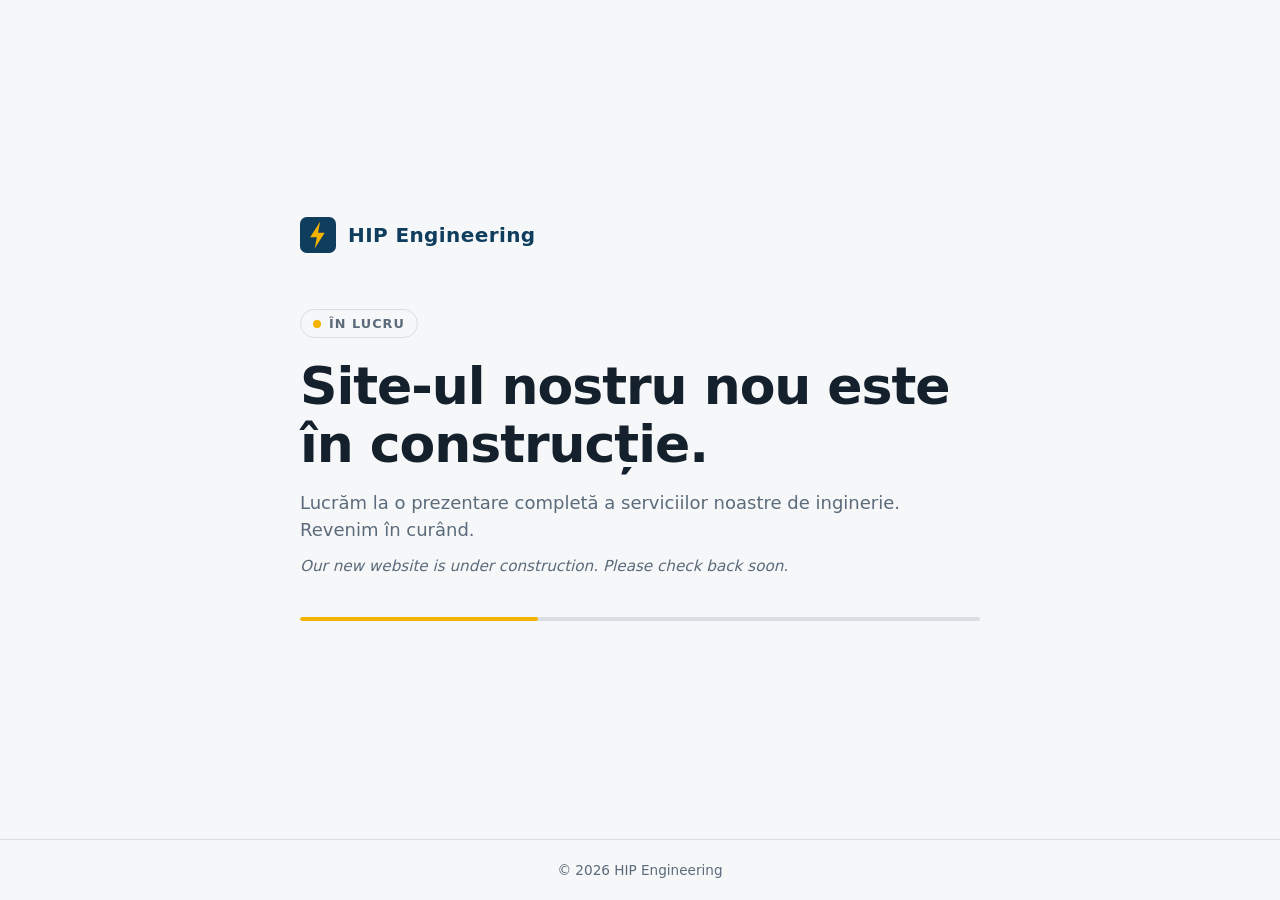
==== index.html @ fc11f0a1 "Add work-in-progress landing page Co-Authored-By: Claude Opus 5.5 <noreply@anthropic.com>" ====
<!doctype html>
<html lang="ro">
<head>
  <meta charset="utf-8">
  <meta name="viewport" content="width=device-width, initial-scale=1">
  <title>HIP Engineering</title>
  <meta name="description" content="HIP Engineering — site în lucru. Website under construction.">
  <meta name="robots" content="noindex">
  <link rel="icon" href="data:image/svg+xml,%3Csvg xmlns='http://www.w3.org/2000/svg' viewBox='0 0 32 32'%3E%3Crect width='32' height='32' rx='6' fill='%230f3d5e'/%3E%3Cpath d='M18 4 9 18h6l-2 10 9-14h-6z' fill='%23f5b301'/%3E%3C/svg%3E">
  <style>
    :root {
      --bg: #f6f7f9;
      --fg: #14202b;
      --muted: #5b6b7a;
      --accent: #f5b301;
      --brand: #0f3d5e;
      --line: #d9dee4;
    }
    @media (prefers-color-scheme: dark) {
      :root {
        --bg: #0d151c;
        --fg: #e8edf2;
        --muted: #8fa1b2;
        --brand: #7fb8e0;
        --line: #22303c;
      }
    }
    * { box-sizing: border-box; margin: 0; }
    html, body { height: 100%; }
    body {
      font-family: system-ui, -apple-system, "Segoe UI", Roboto, sans-serif;
      background: var(--bg);
      color: var(--fg);
      display: flex;
      flex-direction: column;
      line-height: 1.5;
    }
    main {
      flex: 1;
      display: flex;
      flex-direction: column;
      justify-content: center;
      max-width: 720px;
      width: 100%;
      margin: 0 auto;
      padding: 48px 20px;
    }
    .logo {
      display: flex;
      align-items: center;
      gap: 12px;
      font-weight: 700;
      font-size: 1.25rem;
      letter-spacing: 0.02em;
      color: var(--brand);
      margin-bottom: 56px;
    }
    .logo svg { width: 36px; height: 36px; flex: none; }
    .badge {
      display: inline-flex;
      align-items: center;
      gap: 8px;
      align-self: flex-start;
      font-size: 0.8rem;
      font-weight: 600;
      text-transform: uppercase;
      letter-spacing: 0.08em;
      color: var(--muted);
      border: 1px solid var(--line);
      border-radius: 999px;
      padding: 4px 12px;
      margin-bottom: 20px;
    }
    .badge::before {
      content: "";
      width: 8px; height: 8px;
      border-radius: 50%;
      background: var(--accent);
      animation: pulse 1.6s ease-in-out infinite;
    }
    @keyframes pulse { 50% { opacity: 0.3; } }
    @media (prefers-reduced-motion: reduce) { .badge::before { animation: none; } }
    h1 {
      font-size: clamp(2rem, 6vw, 3.25rem);
      line-height: 1.1;
      letter-spacing: -0.02em;
      margin-bottom: 16px;
    }
    .lead { font-size: 1.125rem; color: var(--muted); max-width: 56ch; }
    .en { margin-top: 12px; font-size: 0.95rem; color: var(--muted); font-style: italic; }
    .progress {
      margin-top: 40px;
      height: 4px;
      background: var(--line);
      border-radius: 2px;
      overflow: hidden;
    }
    .progress span {
      display: block;
      height: 100%;
      width: 35%;
      background: var(--accent);
      border-radius: 2px;
    }
    footer {
      border-top: 1px solid var(--line);
      padding: 20px;
      text-align: center;
      font-size: 0.85rem;
      color: var(--muted);
    }
  </style>
</head>
<body>
  <main>
    <div class="logo">
      <svg viewBox="0 0 32 32" aria-hidden="true"><rect width="32" height="32" rx="6" fill="#0f3d5e"/><path d="M18 4 9 18h6l-2 10 9-14h-6z" fill="#f5b301"/></svg>
      HIP Engineering
    </div>

    <span class="badge">În lucru</span>
    <h1>Site-ul nostru nou este în construcție.</h1>
    <p class="lead">Lucrăm la o prezentare completă a serviciilor noastre de inginerie. Revenim în curând.</p>
    <p class="en">Our new website is under construction. Please check back soon.</p>

    <div class="progress" role="presentation"><span></span></div>
  </main>

  <footer>
    &copy; <span id="year">2026</span> HIP Engineering
  </footer>

  <script>document.getElementById("year").textContent = new Date().getFullYear();</script>
</body>
</html>
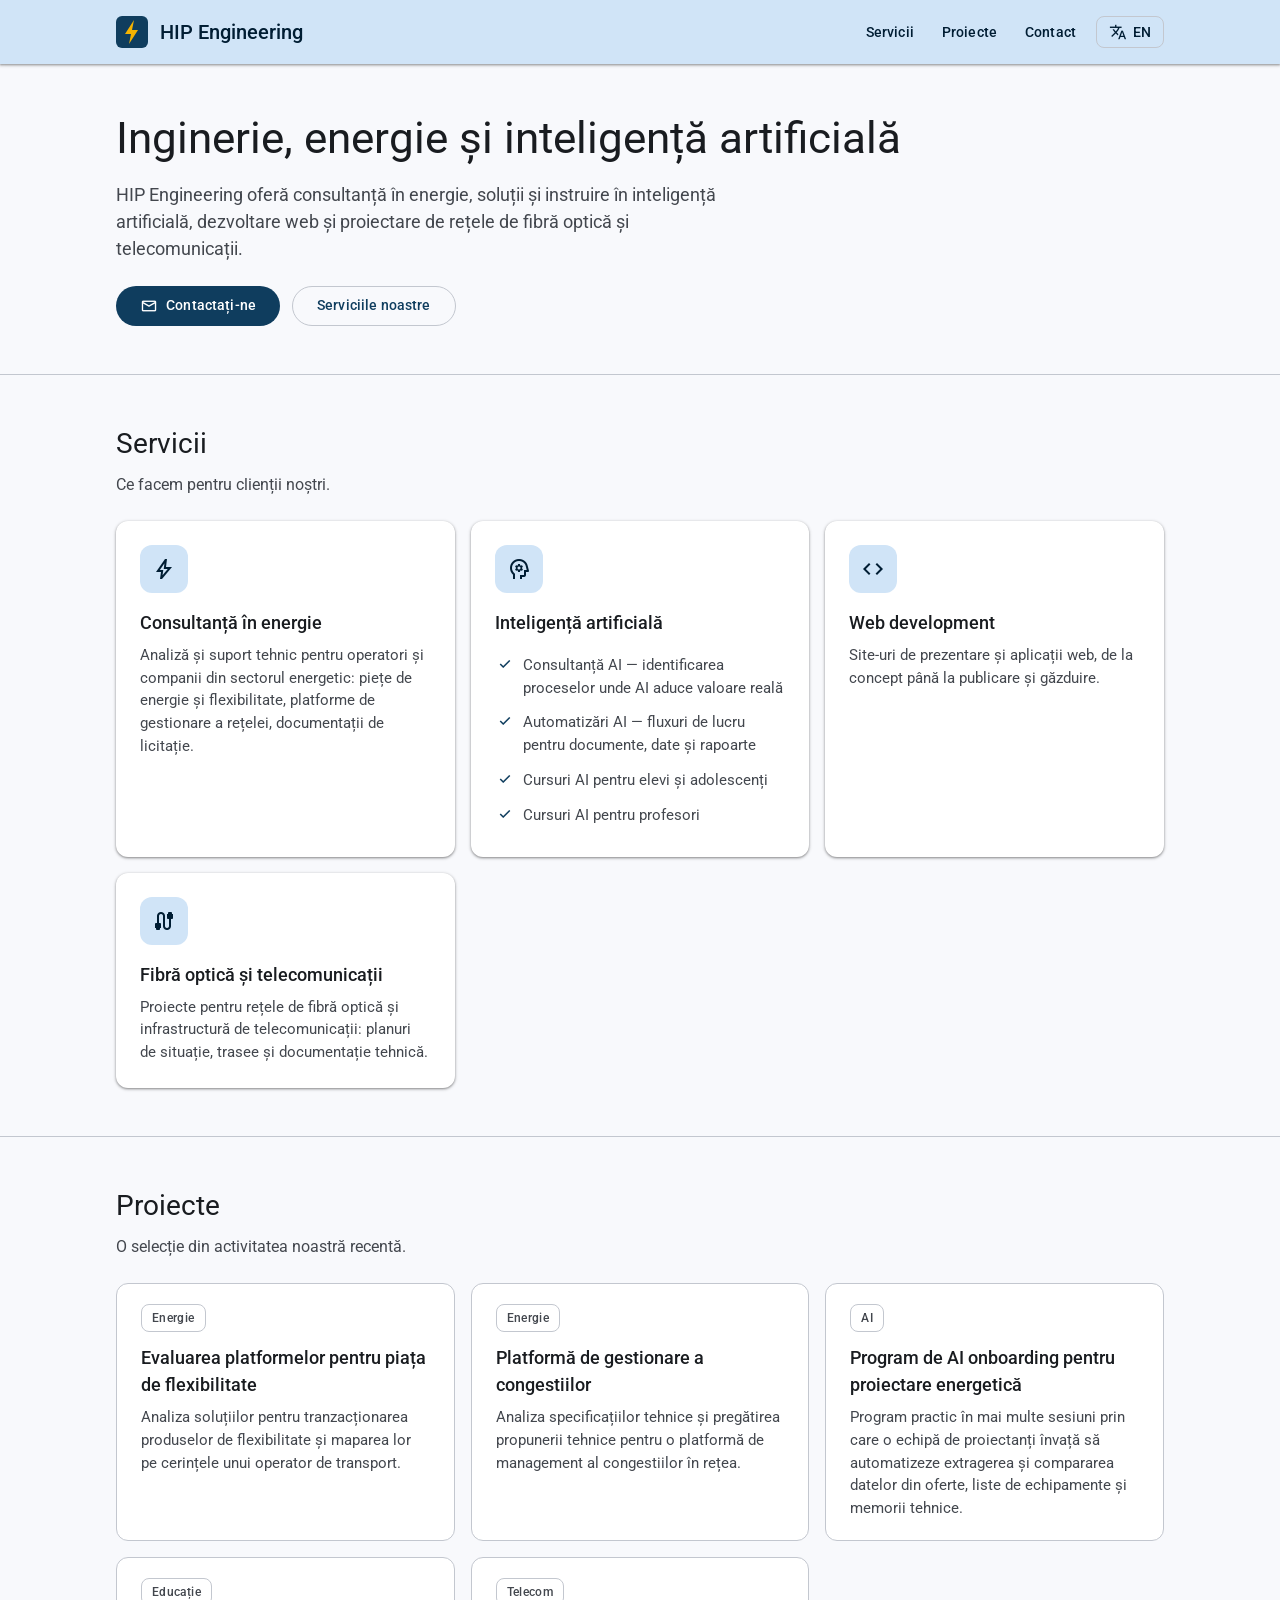
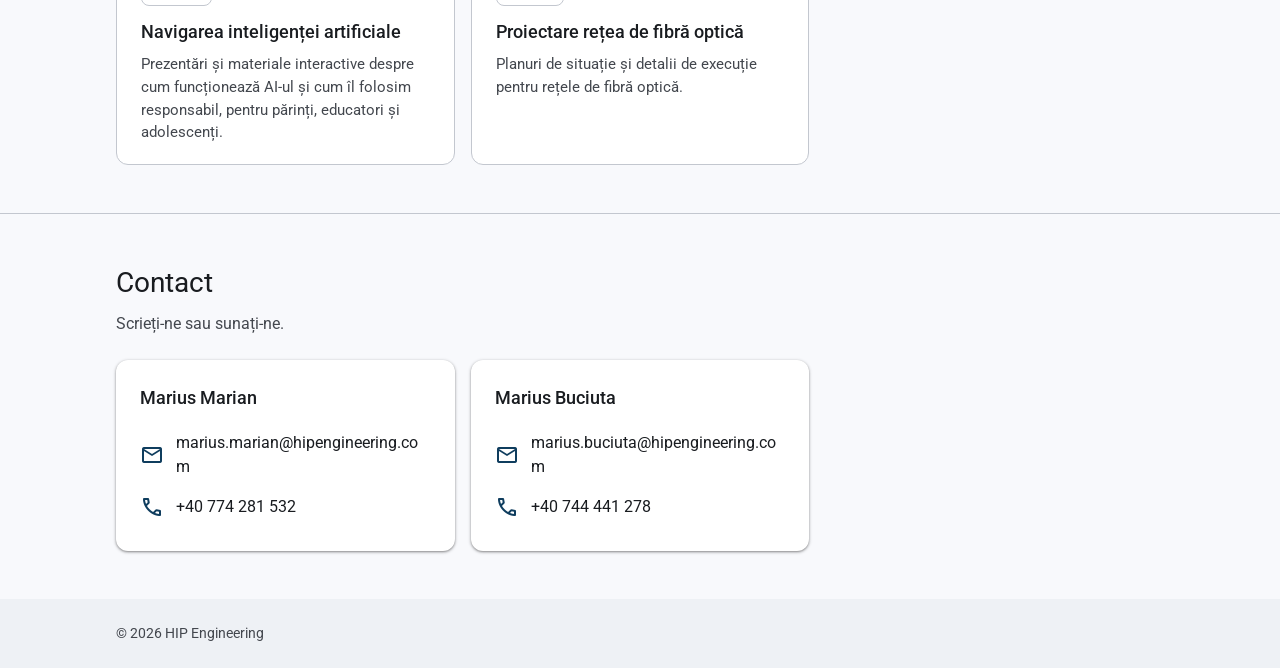
==== commit 76e76092: "site version 1" ====
--- a/index.html
+++ b/index.html
@@ -4,130 +4,139 @@
   <meta charset="utf-8">
   <meta name="viewport" content="width=device-width, initial-scale=1">
   <title>HIP Engineering</title>
-  <meta name="description" content="HIP Engineering — site în lucru. Website under construction.">
-  <meta name="robots" content="noindex">
+  <meta name="description" content="HIP Engineering — consultanță în energie, consultanță și automatizări AI, cursuri AI, web development, proiecte de fibră optică și telecomunicații.">
   <link rel="icon" href="data:image/svg+xml,%3Csvg xmlns='http://www.w3.org/2000/svg' viewBox='0 0 32 32'%3E%3Crect width='32' height='32' rx='6' fill='%230f3d5e'/%3E%3Cpath d='M18 4 9 18h6l-2 10 9-14h-6z' fill='%23f5b301'/%3E%3C/svg%3E">
-  <style>
-    :root {
-      --bg: #f6f7f9;
-      --fg: #14202b;
-      --muted: #5b6b7a;
-      --accent: #f5b301;
-      --brand: #0f3d5e;
-      --line: #d9dee4;
-    }
-    @media (prefers-color-scheme: dark) {
-      :root {
-        --bg: #0d151c;
-        --fg: #e8edf2;
-        --muted: #8fa1b2;
-        --brand: #7fb8e0;
-        --line: #22303c;
-      }
-    }
-    * { box-sizing: border-box; margin: 0; }
-    html, body { height: 100%; }
-    body {
-      font-family: system-ui, -apple-system, "Segoe UI", Roboto, sans-serif;
-      background: var(--bg);
-      color: var(--fg);
-      display: flex;
-      flex-direction: column;
-      line-height: 1.5;
-    }
-    main {
-      flex: 1;
-      display: flex;
-      flex-direction: column;
-      justify-content: center;
-      max-width: 720px;
-      width: 100%;
-      margin: 0 auto;
-      padding: 48px 20px;
-    }
-    .logo {
-      display: flex;
-      align-items: center;
-      gap: 12px;
-      font-weight: 700;
-      font-size: 1.25rem;
-      letter-spacing: 0.02em;
-      color: var(--brand);
-      margin-bottom: 56px;
-    }
-    .logo svg { width: 36px; height: 36px; flex: none; }
-    .badge {
-      display: inline-flex;
-      align-items: center;
-      gap: 8px;
-      align-self: flex-start;
-      font-size: 0.8rem;
-      font-weight: 600;
-      text-transform: uppercase;
-      letter-spacing: 0.08em;
-      color: var(--muted);
-      border: 1px solid var(--line);
-      border-radius: 999px;
-      padding: 4px 12px;
-      margin-bottom: 20px;
-    }
-    .badge::before {
-      content: "";
-      width: 8px; height: 8px;
-      border-radius: 50%;
-      background: var(--accent);
-      animation: pulse 1.6s ease-in-out infinite;
-    }
-    @keyframes pulse { 50% { opacity: 0.3; } }
-    @media (prefers-reduced-motion: reduce) { .badge::before { animation: none; } }
-    h1 {
-      font-size: clamp(2rem, 6vw, 3.25rem);
-      line-height: 1.1;
-      letter-spacing: -0.02em;
-      margin-bottom: 16px;
-    }
-    .lead { font-size: 1.125rem; color: var(--muted); max-width: 56ch; }
-    .en { margin-top: 12px; font-size: 0.95rem; color: var(--muted); font-style: italic; }
-    .progress {
-      margin-top: 40px;
-      height: 4px;
-      background: var(--line);
-      border-radius: 2px;
-      overflow: hidden;
-    }
-    .progress span {
-      display: block;
-      height: 100%;
-      width: 35%;
-      background: var(--accent);
-      border-radius: 2px;
-    }
-    footer {
-      border-top: 1px solid var(--line);
-      padding: 20px;
-      text-align: center;
-      font-size: 0.85rem;
-      color: var(--muted);
-    }
-  </style>
+  <link rel="preconnect" href="https://fonts.googleapis.com">
+  <link rel="preconnect" href="https://fonts.gstatic.com" crossorigin>
+  <link rel="stylesheet" href="https://fonts.googleapis.com/css2?family=Roboto:wght@400;500;700&display=swap">
+  <link rel="stylesheet" href="https://fonts.googleapis.com/css2?family=Material+Symbols+Outlined:opsz,wght,FILL,GRAD@24,400,0,0&display=block">
+  <link rel="stylesheet" href="style.css">
+  <link rel="alternate" hreflang="ro" href="https://hipengineering.com/">
+  <link rel="alternate" hreflang="en" href="https://hipengineering.com/en/">
 </head>
 <body>
+  <header class="app-bar">
+    <div class="container">
+      <a class="brand" href="#">
+        <svg viewBox="0 0 32 32" aria-hidden="true"><rect width="32" height="32" rx="6" fill="#0f3d5e"/><path d="M18 4 9 18h6l-2 10 9-14h-6z" fill="#f5b301"/></svg>
+        HIP Engineering
+      </a>
+      <div class="bar-actions">
+        <nav aria-label="Navigare">
+          <a href="#servicii">Servicii</a>
+          <a href="#proiecte">Proiecte</a>
+          <a href="#contact">Contact</a>
+        </nav>
+        <a class="lang-btn" href="en/index.html" hreflang="en" lang="en" title="English version"><span class="icon" aria-hidden="true">translate</span>EN</a>
+      </div>
+    </div>
+  </header>
+
   <main>
-    <div class="logo">
-      <svg viewBox="0 0 32 32" aria-hidden="true"><rect width="32" height="32" rx="6" fill="#0f3d5e"/><path d="M18 4 9 18h6l-2 10 9-14h-6z" fill="#f5b301"/></svg>
-      HIP Engineering
-    </div>
+    <section class="intro">
+      <div class="container">
+        <h1>Inginerie, energie și inteligență artificială</h1>
+        <p>HIP Engineering oferă consultanță în energie, soluții și instruire în inteligență artificială, dezvoltare web și proiectare de rețele de fibră optică și telecomunicații.</p>
+        <div class="actions">
+          <a class="btn btn-filled" href="#contact"><span class="icon" aria-hidden="true">mail</span>Contactați-ne</a>
+          <a class="btn btn-outlined" href="#servicii">Serviciile noastre</a>
+        </div>
+      </div>
+    </section>
 
-    <span class="badge">În lucru</span>
-    <h1>Site-ul nostru nou este în construcție.</h1>
-    <p class="lead">Lucrăm la o prezentare completă a serviciilor noastre de inginerie. Revenim în curând.</p>
-    <p class="en">Our new website is under construction. Please check back soon.</p>
+    <section id="servicii">
+      <div class="container">
+        <h2>Servicii</h2>
+        <p class="section-sub">Ce facem pentru clienții noștri.</p>
+        <div class="grid">
+          <article class="card">
+            <div class="icon-box"><span class="icon" aria-hidden="true">bolt</span></div>
+            <h3>Consultanță în energie</h3>
+            <p>Analiză și suport tehnic pentru operatori și companii din sectorul energetic: piețe de energie și flexibilitate, platforme de gestionare a rețelei, documentații de licitație.</p>
+          </article>
 
-    <div class="progress" role="presentation"><span></span></div>
+          <article class="card">
+            <div class="icon-box"><span class="icon" aria-hidden="true">psychology</span></div>
+            <h3>Inteligență artificială</h3>
+            <ul>
+              <li><span class="icon" aria-hidden="true">check</span>Consultanță AI — identificarea proceselor unde AI aduce valoare reală</li>
+              <li><span class="icon" aria-hidden="true">check</span>Automatizări AI — fluxuri de lucru pentru documente, date și rapoarte</li>
+              <li><span class="icon" aria-hidden="true">check</span>Cursuri AI pentru elevi și adolescenți</li>
+              <li><span class="icon" aria-hidden="true">check</span>Cursuri AI pentru profesori</li>
+            </ul>
+          </article>
+
+          <article class="card">
+            <div class="icon-box"><span class="icon" aria-hidden="true">code</span></div>
+            <h3>Web development</h3>
+            <p>Site-uri de prezentare și aplicații web, de la concept până la publicare și găzduire.</p>
+          </article>
+
+          <article class="card">
+            <div class="icon-box"><span class="icon" aria-hidden="true">cable</span></div>
+            <h3>Fibră optică și telecomunicații</h3>
+            <p>Proiecte pentru rețele de fibră optică și infrastructură de telecomunicații: planuri de situație, trasee și documentație tehnică.</p>
+          </article>
+        </div>
+      </div>
+    </section>
+
+    <section id="proiecte">
+      <div class="container">
+        <h2>Proiecte</h2>
+        <p class="section-sub">O selecție din activitatea noastră recentă.</p>
+        <div class="grid">
+          <article class="card-outlined">
+            <span class="chip">Energie</span>
+            <h3>Evaluarea platformelor pentru piața de flexibilitate</h3>
+            <p>Analiza soluțiilor pentru tranzacționarea produselor de flexibilitate și maparea lor pe cerințele unui operator de transport.</p>
+          </article>
+          <article class="card-outlined">
+            <span class="chip">Energie</span>
+            <h3>Platformă de gestionare a congestiilor</h3>
+            <p>Analiza specificațiilor tehnice și pregătirea propunerii tehnice pentru o platformă de management al congestiilor în rețea.</p>
+          </article>
+          <article class="card-outlined">
+            <span class="chip">AI</span>
+            <h3>Program de AI onboarding pentru proiectare energetică</h3>
+            <p>Program practic în mai multe sesiuni prin care o echipă de proiectanți învață să automatizeze extragerea și compararea datelor din oferte, liste de echipamente și memorii tehnice.</p>
+          </article>
+          <article class="card-outlined">
+            <span class="chip">Educație</span>
+            <h3>Navigarea inteligenței artificiale</h3>
+            <p>Prezentări și materiale interactive despre cum funcționează AI-ul și cum îl folosim responsabil, pentru părinți, educatori și adolescenți.</p>
+          </article>
+          <article class="card-outlined">
+            <span class="chip">Telecom</span>
+            <h3>Proiectare rețea de fibră optică</h3>
+            <p>Planuri de situație și detalii de execuție pentru rețele de fibră optică.</p>
+          </article>
+        </div>
+      </div>
+    </section>
+
+    <section id="contact">
+      <div class="container">
+        <h2>Contact</h2>
+        <p class="section-sub">Scrieți-ne sau sunați-ne.</p>
+        <div class="grid">
+          <div class="card contact-card">
+            <div class="person">Marius Marian</div>
+            <a class="contact-row" href="mailto:marius.marian@hipengineering.com"><span class="icon" aria-hidden="true">mail</span><span>marius.marian@hipengineering.com</span></a>
+            <a class="contact-row" href="tel:+40774281532"><span class="icon" aria-hidden="true">call</span><span>+40 774 281 532</span></a>
+          </div>
+          <div class="card contact-card">
+            <div class="person">Marius Buciuta</div>
+            <a class="contact-row" href="mailto:marius.buciuta@hipengineering.com"><span class="icon" aria-hidden="true">mail</span><span>marius.buciuta@hipengineering.com</span></a>
+            <a class="contact-row" href="tel:+40744441278"><span class="icon" aria-hidden="true">call</span><span>+40 744 441 278</span></a>
+          </div>
+        </div>
+      </div>
+    </section>
   </main>
 
   <footer>
-    &copy; <span id="year">2026</span> HIP Engineering
+    <div class="container">&copy; <span id="year">2026</span> HIP Engineering</div>
   </footer>
 
   <script>document.getElementById("year").textContent = new Date().getFullYear();</script>
--- a/style.css
+++ b/style.css
@@ -0,0 +1,220 @@
+:root {
+  --primary: #0f3d5e;
+  --on-primary: #ffffff;
+  --primary-container: #d0e4f7;
+  --on-primary-container: #001d33;
+  --accent: #f5b301;
+  --surface: #f8f9fc;
+  --surface-container: #ffffff;
+  --surface-variant: #eef1f5;
+  --on-surface: #191c20;
+  --on-surface-variant: #43474e;
+  --outline: #c3c7cf;
+  --shadow: 0 1px 2px rgba(0,0,0,.3), 0 1px 3px 1px rgba(0,0,0,.15);
+}
+@media (prefers-color-scheme: dark) {
+  :root {
+    --primary: #9ccaf0;
+    --on-primary: #00325a;
+    --primary-container: #0f3d5e;
+    --on-primary-container: #d0e4f7;
+    --surface: #111418;
+    --surface-container: #1d2024;
+    --surface-variant: #272a2f;
+    --on-surface: #e1e2e8;
+    --on-surface-variant: #c3c7cf;
+    --outline: #43474e;
+    --shadow: 0 1px 2px rgba(0,0,0,.5), 0 1px 3px 1px rgba(0,0,0,.3);
+  }
+}
+* { box-sizing: border-box; margin: 0; padding: 0; }
+html { scroll-behavior: auto; }
+body {
+  font-family: Roboto, system-ui, -apple-system, "Segoe UI", sans-serif;
+  font-size: 16px;
+  line-height: 1.5;
+  background: var(--surface);
+  color: var(--on-surface);
+}
+a { color: var(--primary); }
+.icon {
+  font-family: "Material Symbols Outlined";
+  font-weight: normal;
+  font-style: normal;
+  font-size: 24px;
+  line-height: 1;
+  display: inline-block;
+  white-space: nowrap;
+  direction: ltr;
+  -webkit-font-smoothing: antialiased;
+}
+.container { max-width: 1080px; margin: 0 auto; padding: 0 16px; }
+
+/* Top app bar */
+.app-bar {
+  position: sticky;
+  top: 0;
+  z-index: 10;
+  background: var(--primary-container);
+  color: var(--on-primary-container);
+  box-shadow: var(--shadow);
+}
+.app-bar .container {
+  display: flex;
+  align-items: center;
+  justify-content: space-between;
+  gap: 16px;
+  min-height: 64px;
+}
+.brand {
+  display: flex;
+  align-items: center;
+  gap: 12px;
+  font-size: 1.25rem;
+  font-weight: 500;
+  color: inherit;
+  text-decoration: none;
+}
+.brand svg { width: 32px; height: 32px; flex: none; }
+.app-bar nav { display: flex; gap: 4px; flex-wrap: wrap; }
+.app-bar nav a {
+  color: inherit;
+  text-decoration: none;
+  font-size: 0.875rem;
+  font-weight: 500;
+  letter-spacing: 0.01em;
+  padding: 8px 12px;
+  border-radius: 20px;
+}
+.app-bar nav a:hover { background: rgba(127,127,127,.12); }
+@media (max-width: 560px) { .app-bar nav { display: none; } }
+
+/* Sections */
+section { padding: 48px 0; }
+section + section { border-top: 1px solid var(--outline); }
+.intro h1 {
+  font-size: clamp(2rem, 5vw, 2.75rem);
+  font-weight: 400;
+  line-height: 1.2;
+  margin-bottom: 16px;
+}
+.intro p { font-size: 1.125rem; color: var(--on-surface-variant); max-width: 62ch; }
+.intro .actions { margin-top: 24px; display: flex; gap: 12px; flex-wrap: wrap; }
+h2 {
+  font-size: 1.75rem;
+  font-weight: 400;
+  margin-bottom: 8px;
+}
+.section-sub { color: var(--on-surface-variant); margin-bottom: 24px; }
+
+/* Buttons */
+.btn {
+  display: inline-flex;
+  align-items: center;
+  gap: 8px;
+  height: 40px;
+  padding: 0 24px;
+  border-radius: 20px;
+  font-size: 0.875rem;
+  font-weight: 500;
+  letter-spacing: 0.01em;
+  text-decoration: none;
+}
+.btn .icon { font-size: 18px; }
+.btn-filled { background: var(--primary); color: var(--on-primary); }
+.btn-outlined { border: 1px solid var(--outline); color: var(--primary); }
+.btn-filled:hover { box-shadow: var(--shadow); }
+.btn-outlined:hover { background: rgba(127,127,127,.08); }
+
+/* Cards */
+.grid {
+  display: grid;
+  grid-template-columns: repeat(auto-fill, minmax(min(100%, 300px), 1fr));
+  gap: 16px;
+}
+.card {
+  background: var(--surface-container);
+  border-radius: 12px;
+  padding: 24px;
+  box-shadow: var(--shadow);
+}
+.card-outlined {
+  background: var(--surface-container);
+  border: 1px solid var(--outline);
+  border-radius: 12px;
+  padding: 20px 24px;
+}
+.card .icon-box {
+  width: 48px;
+  height: 48px;
+  border-radius: 12px;
+  background: var(--primary-container);
+  color: var(--on-primary-container);
+  display: flex;
+  align-items: center;
+  justify-content: center;
+  margin-bottom: 16px;
+}
+.card h3, .card-outlined h3 { font-size: 1.125rem; font-weight: 500; margin-bottom: 8px; }
+.card p, .card-outlined p { color: var(--on-surface-variant); font-size: 0.95rem; }
+.card ul { list-style: none; margin-top: 12px; }
+.card li {
+  display: flex;
+  gap: 8px;
+  align-items: flex-start;
+  padding: 6px 0;
+  color: var(--on-surface-variant);
+  font-size: 0.95rem;
+}
+.card li .icon { font-size: 20px; color: var(--primary); }
+
+.chip {
+  display: inline-block;
+  font-size: 0.75rem;
+  font-weight: 500;
+  letter-spacing: 0.03em;
+  padding: 4px 10px;
+  border-radius: 8px;
+  border: 1px solid var(--outline);
+  color: var(--on-surface-variant);
+  margin-bottom: 12px;
+}
+
+/* Contact */
+.contact-card .person { font-size: 1.125rem; font-weight: 500; margin-bottom: 12px; }
+.contact-row {
+  display: flex;
+  align-items: center;
+  gap: 12px;
+  padding: 8px 0;
+  color: var(--on-surface);
+  text-decoration: none;
+  word-break: break-word;
+}
+.contact-row .icon { color: var(--primary); }
+.contact-row:hover span:last-child { text-decoration: underline; }
+
+footer {
+  background: var(--surface-variant);
+  color: var(--on-surface-variant);
+  font-size: 0.875rem;
+  padding: 24px 0;
+}
+
+/* Language switch */
+.bar-actions { display: flex; align-items: center; gap: 8px; }
+.lang-btn {
+  display: inline-flex;
+  align-items: center;
+  gap: 6px;
+  height: 32px;
+  padding: 0 12px;
+  border: 1px solid var(--outline);
+  border-radius: 8px;
+  color: inherit;
+  text-decoration: none;
+  font-size: 0.875rem;
+  font-weight: 500;
+}
+.lang-btn .icon { font-size: 18px; }
+.lang-btn:hover { background: rgba(127,127,127,.12); }
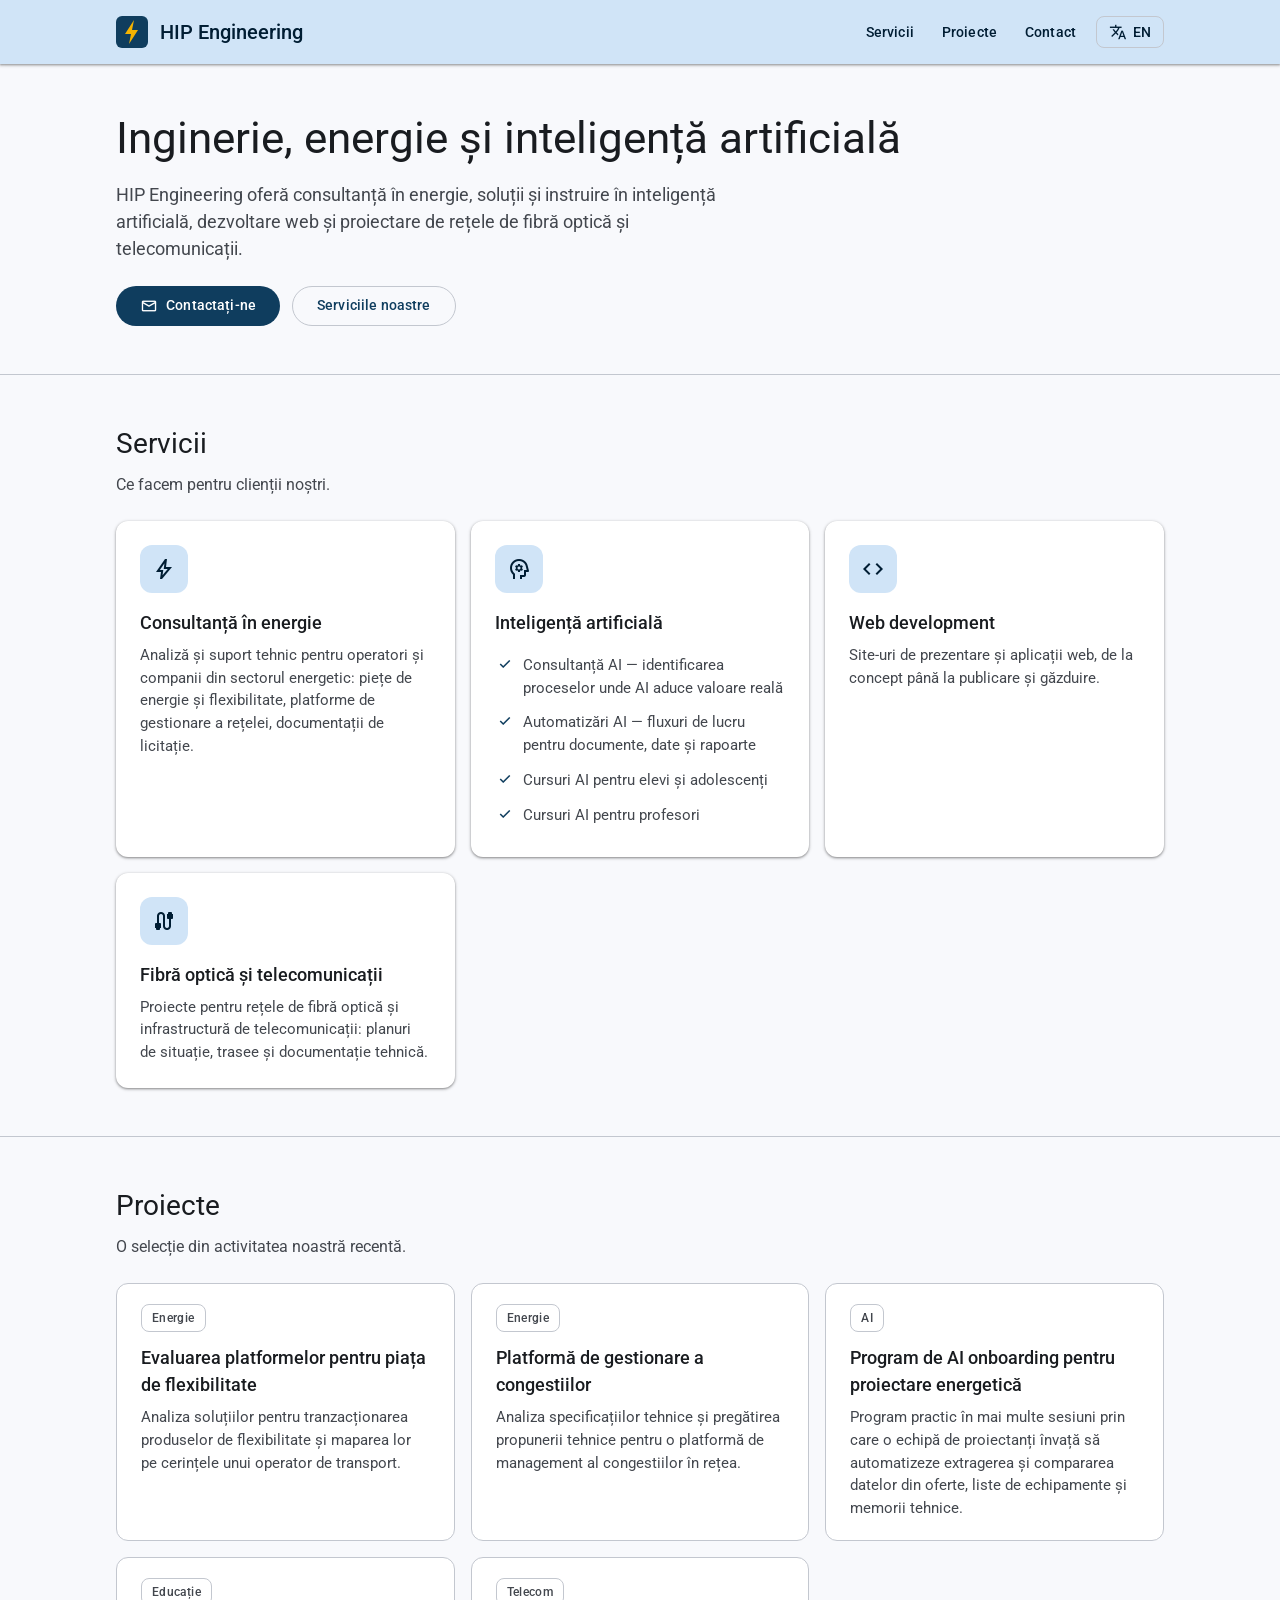
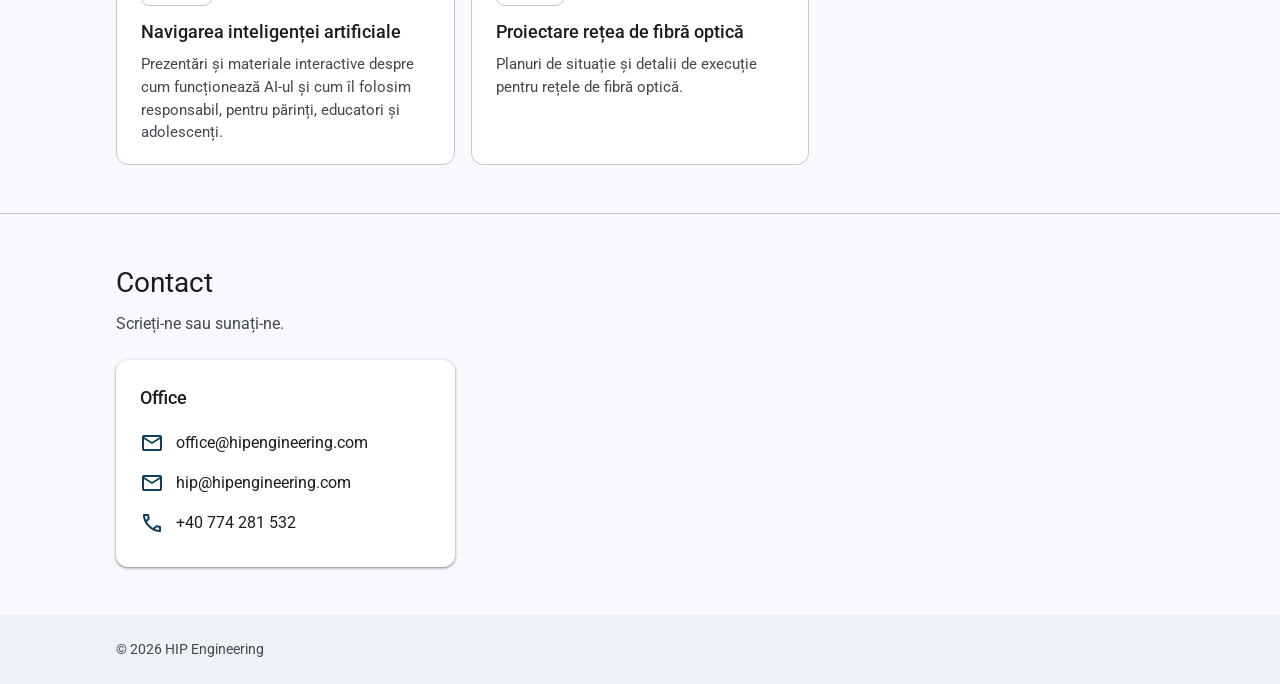
==== commit beb2840c: "site version 2" ====
--- a/index.html
+++ b/index.html
@@ -121,15 +121,11 @@
         <p class="section-sub">Scrieți-ne sau sunați-ne.</p>
         <div class="grid">
           <div class="card contact-card">
-            <div class="person">Marius Marian</div>
-            <a class="contact-row" href="mailto:marius.marian@hipengineering.com"><span class="icon" aria-hidden="true">mail</span><span>marius.marian@hipengineering.com</span></a>
+            <div class="person">Office</div>
+            <a class="contact-row" href="office@hipengineering.com"><span class="icon" aria-hidden="true">mail</span><span>office@hipengineering.com</span></a>
+            <a class="contact-row" href="hip@hipengineering.com"><span class="icon" aria-hidden="true">mail</span><span>hip@hipengineering.com</span></a>
             <a class="contact-row" href="tel:+40774281532"><span class="icon" aria-hidden="true">call</span><span>+40 774 281 532</span></a>
-          </div>
-          <div class="card contact-card">
-            <div class="person">Marius Buciuta</div>
-            <a class="contact-row" href="mailto:marius.buciuta@hipengineering.com"><span class="icon" aria-hidden="true">mail</span><span>marius.buciuta@hipengineering.com</span></a>
-            <a class="contact-row" href="tel:+40744441278"><span class="icon" aria-hidden="true">call</span><span>+40 744 441 278</span></a>
-          </div>
+          </div>          
         </div>
       </div>
     </section>
